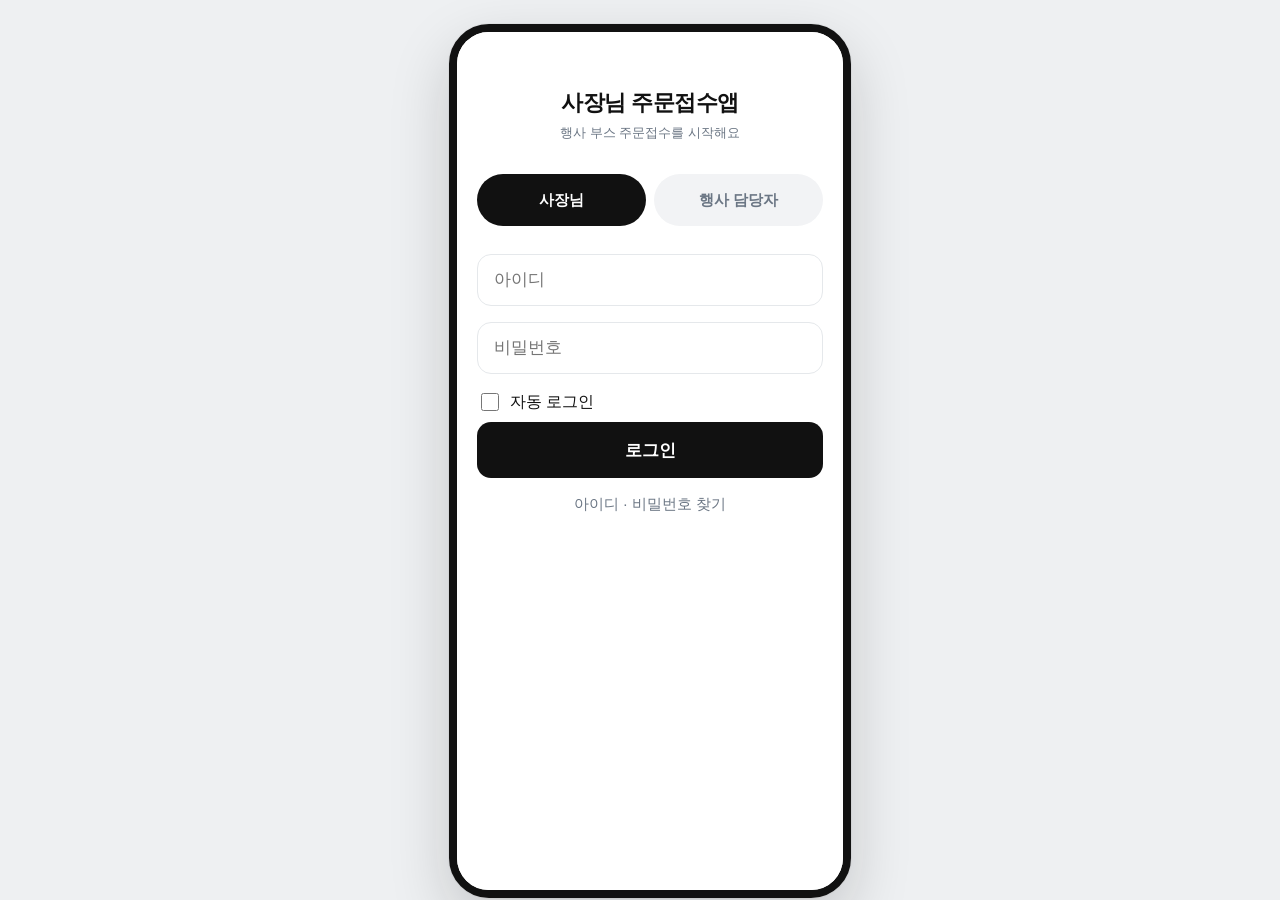
==== index.html @ 15a37055 "테스트 주문 만들기를 폰 목업 바깥의 별도 패널로 분리 + 개수 선택 + 오프라인 차단 - 주문 화면 안에 있던 dev-bar를 제거하고, 폰 목업(.device-frame) 옆에" ====
<!DOCTYPE html>
<html lang="ko">
<head>
<meta charset="UTF-8" />
<meta name="viewport" content="width=device-width, initial-scale=1.0, maximum-scale=1.0, user-scalable=no" />
<title>사장님 주문접수앱</title>
<link rel="stylesheet" href="src/styles/tokens.css" />
<link rel="stylesheet" href="src/styles/base.css" />
<link rel="stylesheet" href="src/styles/components.css" />
</head>
<body>
<div style="display:flex; align-items:flex-start; justify-content:center; gap:20px; width:100%;">
  <div id="dev-panel-host"></div>
  <div class="device-frame">
    <div class="app-root" id="app-root"></div>
  </div>
</div>

<script src="src/config.js"></script>
<script src="src/data/mockData.js"></script>
<script src="src/api/mockApi.js"></script>
<script src="src/components/ui.js"></script>
<script src="src/router.js"></script>

<!-- 로그인 -->
<script src="src/screens/login.js"></script>

<!-- 사장님 보드 -->
<script src="src/screens/order.js"></script>
<script src="src/screens/settings.js"></script>
<script src="src/screens/menuManagement.js"></script>
<script src="src/screens/qrMenu.js"></script>
<script src="src/screens/staffAccounts.js"></script>
<script src="src/screens/customerGuideSettings.js"></script>
<script src="src/screens/sales.js"></script>

<!-- 행사 담당자 보드 -->
<script src="src/screens/eventSelect.js"></script>
<script src="src/screens/eventManagerShell.js"></script>
<script src="src/screens/eventManagerHome.js"></script>
<script src="src/screens/eventManagerSales.js"></script>
<script src="src/screens/eventManagerSettings.js"></script>

<!-- 개발자 테스트 패널 (QA/데모용, 폰 목업 바깥에 렌더링) -->
<script src="src/devPanel.js"></script>

<script src="src/main.js"></script>
</body>
</html>
---- src/styles/tokens.css ----
/*
 * 디자인 토큰 — Toss 스타일 (블랙앤화이트 기본 + 예외적 포인트 컬러)
 */
:root {
  /* Color */
  --color-text-primary: #111111;
  --color-bg: #ffffff;
  --color-divider: #f2f3f5;
  --color-disabled: #e5e8eb;
  --color-text-secondary: #6b7684;
  --color-accent-red: #e5484d;
  --color-accent-red-bg: #fdecec;
  --color-accent-green: #12b76a;
  --color-accent-green-bg: #e9f9f1;
  --color-accent-amber: #f5a623;
  --color-accent-amber-bg: #fef3e2;
  --color-accent-blue: #3182f6;
  --color-white: #ffffff;

  /* Typography */
  --font-family-base: 'Pretendard Variable', Pretendard, -apple-system, BlinkMacSystemFont,
    'Segoe UI', Roboto, 'Apple SD Gothic Neo', 'Malgun Gothic', sans-serif;
  --font-size-display: 32px;
  --font-size-title: 22px;
  --font-size-subtitle: 17px;
  --font-size-body: 15px;
  --font-size-caption: 13px;
  --font-size-micro: 11px;

  /* Radius / Spacing */
  --radius-card: 16px;
  --radius-button: 14px;
  --radius-pill: 999px;
  --space-1: 4px;
  --space-2: 8px;
  --space-3: 12px;
  --space-4: 16px;
  --space-5: 20px;
  --space-6: 24px;
  --space-8: 32px;

  /* Layout */
  --cta-height: 56px;
}
---- src/styles/base.css ----
/* 리셋 + 폰 프레임 레이아웃 */
* {
  box-sizing: border-box;
}

html, body {
  margin: 0;
  padding: 0;
  height: 100%;
  background: #eef0f2;
  font-family: var(--font-family-base);
  color: var(--color-text-primary);
  -webkit-font-smoothing: antialiased;
}

button, input, select, textarea {
  font-family: inherit;
}

ul, ol {
  list-style: none;
  margin: 0;
  padding: 0;
}

a {
  text-decoration: none;
  color: inherit;
}

body {
  display: flex;
  align-items: flex-start;
  justify-content: center;
  min-height: 100vh;
}

.device-frame {
  position: relative;
  width: 402px;
  max-width: 100vw;
  height: 874px;
  max-height: 100vh;
  margin: 0 auto;
  background: var(--color-bg);
  overflow: hidden;
  box-shadow: 0 0 0 1px rgba(0,0,0,0.04), 0 24px 60px rgba(17,17,17,0.18);
}

@media (min-width: 480px) {
  body {
    padding: 24px 0;
  }
  .device-frame {
    border-radius: 40px;
    border: 8px solid #111111;
  }
}

.app-root {
  position: absolute;
  inset: 0;
  display: flex;
  flex-direction: column;
  background: var(--color-bg);
}

.screen {
  flex: 1;
  display: flex;
  flex-direction: column;
  min-height: 0;
  position: relative;
}

.screen-scroll {
  flex: 1;
  overflow-y: auto;
  -webkit-overflow-scrolling: touch;
}

.screen-scroll::-webkit-scrollbar {
  display: none;
}

.empty-state {
  display: flex;
  flex-direction: column;
  align-items: center;
  justify-content: center;
  gap: var(--space-2);
  padding: var(--space-8) var(--space-5);
  color: var(--color-text-secondary);
  text-align: center;
}

.empty-state-emoji {
  font-size: 40px;
}
---- src/styles/components.css ----
/*
 * 공용 디자인 시스템 컴포넌트 스타일
 * Button / Card / Badge / Toggle / Input / TopBar / Tabs / Modal / BottomSheet / Toast / Chart
 */

/* ---------- Button ---------- */
.btn {
  display: inline-flex;
  align-items: center;
  justify-content: center;
  gap: var(--space-2);
  height: var(--cta-height);
  padding: 0 var(--space-5);
  border: none;
  border-radius: var(--radius-button);
  font-size: var(--font-size-subtitle);
  font-weight: 700;
  cursor: pointer;
  transition: opacity 0.15s ease, transform 0.05s ease;
  min-height: 44px;
}

.btn:active { transform: scale(0.98); }
.btn:disabled { opacity: 0.4; cursor: not-allowed; }
.btn:disabled:active { transform: none; }

.btn-primary { background: var(--color-text-primary); color: var(--color-white); width: 100%; }
.btn-primary:disabled { background: var(--color-disabled); color: var(--color-text-secondary); }
.btn-secondary { background: var(--color-divider); color: var(--color-text-primary); width: 100%; }
.btn-outline { background: transparent; color: var(--color-text-primary); border: 1.5px solid var(--color-text-primary); width: 100%; }
.btn-text { background: transparent; color: var(--color-text-secondary); height: auto; padding: var(--space-2); font-size: var(--font-size-body); font-weight: 500; }
.btn-danger-text { background: transparent; color: var(--color-accent-red); height: auto; padding: var(--space-2); font-size: var(--font-size-body); font-weight: 600; }
.btn-success { background: var(--color-accent-green); color: var(--color-white); }
.btn-warning { background: var(--color-accent-amber); color: var(--color-text-primary); }
.btn-danger-solid { background: var(--color-accent-red); color: var(--color-white); }

.btn-sm { height: 40px; min-height: 40px; padding: 0 var(--space-4); font-size: var(--font-size-caption); width: auto; }

.btn-row { display: flex; gap: var(--space-2); }
.btn-row .btn { flex: 1; }

.cta-fixed {
  padding: var(--space-4) var(--space-5) var(--space-6);
  background: var(--color-bg);
  border-top: 1px solid var(--color-divider);
  flex-shrink: 0;
}

/* ---------- Card ---------- */
.card {
  background: var(--color-white);
  border: 1px solid var(--color-divider);
  border-radius: var(--radius-card);
  padding: var(--space-5);
}
.card + .card { margin-top: var(--space-3); }

.card-list-item {
  display: flex;
  align-items: center;
  justify-content: space-between;
  background: var(--color-white);
  border-radius: var(--radius-card);
  padding: var(--space-4) var(--space-5);
  cursor: pointer;
  gap: var(--space-3);
}
.card-list-item:active { background: var(--color-divider); }
.card-list-item .label-group { display: flex; flex-direction: column; gap: 2px; }
.card-list-item .label-title { font-size: var(--font-size-body); font-weight: 700; }
.card-list-item .label-sub { font-size: var(--font-size-caption); color: var(--color-text-secondary); }
.card-list-item .chevron { color: var(--color-text-secondary); flex-shrink: 0; }

.settings-list-item {
  display: flex;
  align-items: center;
  gap: var(--space-3);
  padding: var(--space-4) var(--space-5);
  cursor: pointer;
}
.settings-list-item:active { background: var(--color-divider); }
.settings-list-item .icon { font-size: 20px; width: 28px; text-align: center; flex-shrink: 0; }
.settings-list-item .label { flex: 1; font-size: var(--font-size-body); font-weight: 600; }

.summary-card {
  background: var(--color-white);
  border: 1px solid var(--color-divider);
  border-radius: var(--radius-card);
  padding: var(--space-5);
  display: flex;
  flex-direction: column;
  gap: var(--space-1);
}
.summary-card .summary-label { font-size: var(--font-size-body); color: var(--color-text-secondary); font-weight: 500; }
.summary-card .summary-value { font-size: var(--font-size-display); font-weight: 800; letter-spacing: -0.5px; word-break: keep-all; }
.summary-card .summary-value.accent-red { color: var(--color-accent-red); }

.summary-grid { display: grid; grid-template-columns: 1fr 1fr; gap: var(--space-3); padding: 0 var(--space-5); }
.summary-grid .summary-card .summary-value { font-size: 24px; }

/* ---------- Badge / Pill ---------- */
.badge {
  display: inline-flex;
  align-items: center;
  gap: 4px;
  padding: 4px 10px;
  border-radius: var(--radius-pill);
  font-size: var(--font-size-caption);
  font-weight: 700;
  background: var(--color-divider);
  color: var(--color-text-primary);
  white-space: nowrap;
}
.badge-neutral { background: var(--color-divider); color: var(--color-text-secondary); }
.badge-dark { background: var(--color-text-primary); color: var(--color-white); }
.badge-danger { background: var(--color-accent-red); color: var(--color-white); }
.badge-danger-soft { background: var(--color-accent-red-bg); color: var(--color-accent-red); }
.badge-success-soft { background: var(--color-accent-green-bg); color: var(--color-accent-green); }
.badge-warning-soft { background: var(--color-accent-amber-bg); color: #a15c00; }
.badge-reservation { background: var(--color-accent-blue); color: var(--color-white); }

.status-dot { display: inline-block; width: 8px; height: 8px; border-radius: 50%; flex-shrink: 0; }
.status-dot.open { background: var(--color-accent-green); }
.status-dot.paused { background: var(--color-accent-amber); }
.status-dot.closed { background: var(--color-accent-red); }

.status-pill { display: inline-flex; align-items: center; gap: 6px; padding: 4px 12px; border-radius: var(--radius-pill); font-size: var(--font-size-caption); font-weight: 800; }
.status-pill.open { background: var(--color-accent-green-bg); color: var(--color-accent-green); }
.status-pill.paused { background: var(--color-accent-amber-bg); color: #a15c00; }
.status-pill.closed { background: var(--color-accent-red-bg); color: var(--color-accent-red); }

.channel-badge {
  display: inline-flex;
  align-items: center;
  height: 26px;
  padding: 0 10px;
  border-radius: var(--radius-pill);
  font-size: 12px;
  font-weight: 800;
  white-space: nowrap;
  box-sizing: border-box;
}
.channel-qr { background: var(--color-white); border: 1.5px solid var(--color-text-primary); color: var(--color-text-primary); }
.channel-tablet { background: var(--color-text-primary); color: var(--color-white); }

/* ---------- Toggle (Switch) ---------- */
.toggle {
  position: relative;
  display: inline-flex;
  align-items: center;
  width: 48px;
  height: 28px;
  border-radius: var(--radius-pill);
  background: var(--color-disabled);
  border: none;
  cursor: pointer;
  padding: 2px;
  transition: background 0.15s ease;
  flex-shrink: 0;
}
.toggle.on { background: var(--color-text-primary); }
.toggle .toggle-knob {
  width: 24px; height: 24px; border-radius: 50%;
  background: var(--color-white);
  box-shadow: 0 1px 3px rgba(0,0,0,0.25);
  transform: translateX(0);
  transition: transform 0.15s ease;
}
.toggle.on .toggle-knob { transform: translateX(20px); }
.toggle-row { display: flex; align-items: center; justify-content: space-between; }

/* ---------- Input ---------- */
.input-group { display: flex; flex-direction: column; gap: var(--space-2); margin-bottom: var(--space-4); }
.input-label { font-size: var(--font-size-caption); color: var(--color-text-secondary); font-weight: 600; }
.input-field {
  height: 52px;
  padding: 0 var(--space-4);
  border-radius: var(--radius-button);
  border: 1px solid var(--color-disabled);
  background: var(--color-white);
  font-size: var(--font-size-subtitle);
  color: var(--color-text-primary);
  outline: none;
  width: 100%;
}
.input-field:focus { border-color: var(--color-text-primary); }
.input-field.error { border-color: var(--color-accent-red); }
textarea.input-field { height: auto; min-height: 96px; padding-top: var(--space-3); resize: vertical; }
select.input-field { appearance: none; background-image: url("data:image/svg+xml,%3Csvg xmlns='http://www.w3.org/2000/svg' width='16' height='16' viewBox='0 0 24 24'%3E%3Cpath fill='%236b7684' d='M7 10l5 5 5-5z'/%3E%3C/svg%3E"); background-repeat: no-repeat; background-position: right 14px center; padding-right: 36px; }
.input-error { font-size: var(--font-size-caption); color: var(--color-accent-red); }
.input-checkbox-row { display: flex; align-items: center; gap: var(--space-2); }
.input-checkbox-row input { width: 18px; height: 18px; accent-color: var(--color-text-primary); cursor: pointer; }

/* ---------- Top Bar ---------- */
.topbar {
  position: relative;
  display: flex;
  align-items: center;
  justify-content: space-between;
  padding: var(--space-4) var(--space-5) var(--space-2);
  flex-shrink: 0;
  min-height: 44px;
}
.topbar-title {
  position: absolute;
  left: 50%; top: 50%;
  transform: translate(-50%, -50%);
  font-size: var(--font-size-title);
  font-weight: 800;
  white-space: nowrap;
}
.topbar-side { display: flex; align-items: center; gap: var(--space-2); min-width: 44px; }

.icon-btn {
  display: inline-flex; align-items: center; justify-content: center;
  width: 44px; height: 44px; border-radius: 50%;
  background: transparent; border: none; cursor: pointer;
  color: var(--color-text-primary); font-size: 20px;
}
.icon-btn:active { background: var(--color-divider); }
.icon-btn-sm { width: 26px; height: 22px; font-size: 13px; border-radius: 6px; }

/* ---------- Segmented Tabs ---------- */
.segment-tabs {
  display: flex;
  gap: var(--space-2);
  padding: 0 var(--space-5) var(--space-3);
  overflow-x: auto;
  flex-shrink: 0;
}
.segment-tab {
  display: inline-flex; align-items: center; justify-content: center; gap: 6px;
  min-height: 44px;
  padding: 8px 16px;
  border-radius: var(--radius-pill);
  background: var(--color-divider);
  color: var(--color-text-secondary);
  font-size: var(--font-size-caption);
  font-weight: 700;
  border: none;
  cursor: pointer;
  white-space: nowrap;
}
.segment-tab.active { background: var(--color-text-primary); color: var(--color-white); }
.segment-tab .count { background: rgba(255,255,255,0.25); border-radius: var(--radius-pill); padding: 1px 6px; font-size: 11px; }
.segment-tab:not(.active) .count { background: var(--color-disabled); }

/* ---------- Bottom Tab Bar (행사 담당자 셸) ---------- */
.tabbar {
  display: flex;
  border-top: 1px solid var(--color-divider);
  background: var(--color-white);
  flex-shrink: 0;
  padding-bottom: env(safe-area-inset-bottom, 0);
}
.tabbar-item {
  flex: 1;
  display: flex;
  flex-direction: column;
  align-items: center;
  gap: 2px;
  padding: 10px 0 8px;
  background: none;
  border: none;
  cursor: pointer;
  color: var(--color-text-secondary);
  font-size: 11px;
  font-weight: 600;
}
.tabbar-item .tabbar-icon { font-size: 20px; }
.tabbar-item.active { color: var(--color-text-primary); }

/* ---------- Toast ---------- */
.toast-host {
  position: absolute; left: 0; right: 0; bottom: 24px;
  display: flex; justify-content: center;
  pointer-events: none; z-index: 80;
}
.toast {
  background: rgba(17,17,17,0.92);
  color: var(--color-white);
  padding: 12px 20px;
  border-radius: var(--radius-pill);
  font-size: var(--font-size-body);
  font-weight: 600;
  box-shadow: 0 8px 24px rgba(0,0,0,0.25);
  opacity: 0;
  transform: translateY(8px);
  transition: opacity 0.2s ease, transform 0.2s ease;
  max-width: calc(100% - 40px);
  text-align: center;
}
.toast.show { opacity: 1; transform: translateY(0); }

/* ---------- Center Modal ---------- */
.modal-overlay {
  position: absolute; inset: 0;
  background: rgba(17,17,17,0.5);
  display: flex; align-items: center; justify-content: center;
  padding: var(--space-6);
  z-index: 90;
  opacity: 0;
  pointer-events: none;
  transition: opacity 0.15s ease;
}
.modal-overlay.show { opacity: 1; pointer-events: auto; }
.modal-card {
  background: var(--color-white);
  border-radius: 20px;
  padding: var(--space-6) var(--space-5) var(--space-5);
  width: 100%;
  max-width: 320px;
  transform: scale(0.96);
  transition: transform 0.15s ease;
  max-height: 80%;
  overflow-y: auto;
}
.modal-overlay.show .modal-card { transform: scale(1); }
.modal-title { font-size: var(--font-size-subtitle); font-weight: 800; margin-bottom: var(--space-2); text-align: center; }
.modal-message { font-size: var(--font-size-body); color: var(--color-text-secondary); text-align: center; margin-bottom: var(--space-5); line-height: 1.5; }

/* ---------- Bottom Sheet ---------- */
.modal-overlay-bottom {
  position: absolute; inset: 0;
  background: rgba(17,17,17,0.5);
  display: flex; align-items: flex-end; justify-content: center;
  z-index: 90;
  opacity: 0;
  pointer-events: none;
  transition: opacity 0.15s ease;
}
.modal-overlay-bottom.show { opacity: 1; pointer-events: auto; }
.sheet-card {
  background: var(--color-white);
  border-radius: 24px 24px 0 0;
  padding: var(--space-5) var(--space-5) var(--space-6);
  width: 100%;
  max-height: 82%;
  overflow-y: auto;
  transform: translateY(100%);
  transition: transform 0.2s ease;
}
.modal-overlay-bottom.show .sheet-card { transform: translateY(0); }
.sheet-handle { width: 36px; height: 4px; border-radius: 2px; background: var(--color-disabled); margin: 0 auto var(--space-4); }
.sheet-title { font-size: var(--font-size-subtitle); font-weight: 800; margin-bottom: var(--space-4); }
.sheet-option {
  display: flex; align-items: center; justify-content: space-between;
  padding: var(--space-4) var(--space-2);
  cursor: pointer;
  font-size: var(--font-size-body); font-weight: 600;
  border-bottom: 1px solid var(--color-divider);
}
.sheet-option:last-child { border-bottom: none; }
.sheet-option.selected { color: var(--color-accent-blue); }

/* ---------- Section ---------- */
.section-title { font-size: var(--font-size-subtitle); font-weight: 800; padding: var(--space-2) var(--space-5); }
.section-caption { font-size: var(--font-size-caption); color: var(--color-text-secondary); padding: 0 var(--space-5) var(--space-2); }
.divider-line { height: 8px; background: #eef0f2; margin: var(--space-2) 0; }

/* ---------- Order Card ---------- */
.order-list { padding: 0 var(--space-5) var(--space-5); }
.order-card {
  background: var(--color-divider);
  border: 1px solid var(--color-divider);
  border-radius: var(--radius-card);
  padding: var(--space-4) var(--space-5);
  margin-bottom: var(--space-3);
}
.order-card.canceled { background: var(--color-accent-red-bg); border: 1.5px solid var(--color-accent-red); }
.order-card.called { background: #eaf2ff; border: 1px solid #cfe3ff; }

.order-card-header-row { display: flex; align-items: center; gap: 8px; margin-bottom: var(--space-3); }
.order-checkbox-label { display: flex; align-items: center; flex-shrink: 0; }
.order-checkbox-label input { width: 20px; height: 20px; accent-color: var(--color-text-primary); cursor: pointer; }
.order-card-payno-row { text-align: right; font-size: 11px; color: var(--color-text-secondary); margin-top: -4px; margin-bottom: var(--space-2); }

.order-card-content-row { display: flex; align-items: flex-start; justify-content: space-between; gap: 12px; margin-bottom: var(--space-2); }
.order-card-menu-main { flex: 1; font-size: 18px; font-weight: 800; line-height: 1.3; }
.order-card-pickup-block { flex-shrink: 0; text-align: right; }
.pickup-label { font-size: 11px; color: var(--color-text-secondary); font-weight: 600; }
.pickup-value { font-size: 20px; font-weight: 800; color: var(--color-text-primary); }

.order-card-time { font-size: var(--font-size-caption); color: var(--color-text-secondary); margin-bottom: var(--space-2); }
.order-card-time.reservation { font-weight: 800; color: var(--color-text-primary); }
.order-card-amount { font-size: var(--font-size-body); font-weight: 800; margin-bottom: var(--space-2); }
.order-card-cancel-reason { font-size: var(--font-size-caption); color: var(--color-accent-red); font-weight: 700; margin-bottom: var(--space-2); }
.order-card-phone { font-size: var(--font-size-body); color: var(--color-text-primary); margin-bottom: 4px; }
.order-card-phone.suspicious { color: var(--color-accent-red); font-weight: 800; }
.phone-warning-inline { font-size: 11px; font-weight: 600; color: var(--color-accent-red); margin-left: 4px; }
.order-card-detail { border-top: 1px dashed var(--color-disabled); margin-top: var(--space-3); padding-top: var(--space-3); }
.order-card-menu-line { display: flex; justify-content: space-between; font-size: var(--font-size-caption); margin-bottom: 4px; color: var(--color-text-primary); }
.order-card-menu-line .opt { color: var(--color-text-secondary); }
.order-card-note { margin-top: var(--space-2); padding: var(--space-2) var(--space-3); background: var(--color-accent-amber-bg); border-radius: var(--space-2); font-size: var(--font-size-caption); color: #a15c00; font-weight: 600; }
.order-card-actions { display: flex; gap: var(--space-2); margin-top: var(--space-3); }
.order-card-actions .btn { flex: 1; width: auto; }
.order-card-actions .btn-outline { background: var(--color-white); }
.order-card-expand-toggle { text-align: center; font-size: var(--font-size-caption); color: var(--color-text-secondary); font-weight: 700; margin-top: var(--space-2); cursor: pointer; }

/* ---------- Bucket Group Header (시간대 그룹) ---------- */
.bucket-header {
  display: flex; align-items: center; justify-content: space-between;
  padding: var(--space-3) var(--space-5);
}
.bucket-header-left { display: flex; align-items: center; gap: var(--space-2); }
.bucket-header-left input { width: 20px; height: 20px; accent-color: var(--color-text-primary); cursor: pointer; }
.bucket-label { font-size: var(--font-size-caption); font-weight: 800; color: var(--color-text-secondary); }
.bucket-toggle-label { font-size: var(--font-size-micro); color: var(--color-text-secondary); font-weight: 700; cursor: pointer; }

.bulk-action-bar {
  position: absolute; left: 0; right: 0; bottom: 0;
  display: flex; gap: var(--space-2);
  padding: var(--space-3) var(--space-5);
  background: var(--color-white);
  border-top: 1px solid var(--color-divider);
  box-shadow: 0 -4px 16px rgba(0,0,0,0.06);
  z-index: 40;
}
.bulk-action-bar .btn { flex: 1; width: auto; height: 48px; min-height: 44px; }

/* ---------- Search / Filter Toolbar ---------- */
.toolbar { padding: 0 var(--space-5) var(--space-3); display: flex; flex-direction: column; gap: var(--space-2); flex-shrink: 0; }
.search-box {
  display: flex; align-items: center; gap: var(--space-2);
  height: 44px; padding: 0 var(--space-4);
  background: var(--color-divider);
  border-radius: var(--radius-button);
}
.search-box input { flex: 1; border: none; background: transparent; outline: none; font-size: var(--font-size-body); }
.toolbar-row { display: flex; align-items: center; justify-content: space-between; gap: var(--space-2); }
.pill-btn {
  display: inline-flex; align-items: center; gap: 4px;
  height: 36px; padding: 0 var(--space-3);
  border-radius: var(--radius-pill);
  background: var(--color-divider);
  border: none; cursor: pointer;
  font-size: var(--font-size-caption); font-weight: 700;
  color: var(--color-text-primary);
  white-space: nowrap;
}
.pill-btn.active { background: var(--color-text-primary); color: var(--color-white); }

/* ---------- Chart ---------- */
.chart-card { padding: var(--space-2) 0; }
.bar-chart-row { display: flex; align-items: flex-end; gap: 6px; height: 120px; padding: 0 var(--space-5); overflow-x: auto; }
.bar-chart-col { flex: 1 0 32px; min-width: 32px; display: flex; flex-direction: column; align-items: center; justify-content: flex-end; gap: 6px; height: 100%; }
.bar-chart-bar { width: 100%; max-width: 22px; border-radius: 4px 4px 0 0; background: var(--color-text-secondary); }
.bar-chart-bar.max { background: var(--color-text-primary); }
.bar-chart-label { font-size: 10px; color: var(--color-text-secondary); white-space: nowrap; }

.donut-wrap { display: flex; align-items: center; gap: var(--space-5); padding: var(--space-2) var(--space-5); }
.donut-legend { flex: 1; display: flex; flex-direction: column; gap: var(--space-2); }
.donut-legend-item { display: flex; align-items: center; gap: 8px; font-size: var(--font-size-caption); }
.donut-legend-dot { width: 10px; height: 10px; border-radius: 50%; flex-shrink: 0; }
.donut-legend-name { flex: 1; }
.donut-legend-value { font-weight: 700; }

.rank-list { padding: 0 var(--space-5); display: flex; flex-direction: column; gap: var(--space-3); }
.rank-row { display: flex; align-items: center; gap: var(--space-3); }
.rank-index { width: 20px; font-size: var(--font-size-caption); font-weight: 800; color: var(--color-text-secondary); flex-shrink: 0; }
.rank-body { flex: 1; display: flex; flex-direction: column; gap: 4px; }
.rank-name-row { display: flex; justify-content: space-between; font-size: var(--font-size-body); font-weight: 700; }
.rank-bar-track { height: 8px; border-radius: 4px; background: var(--color-divider); overflow: hidden; }
.rank-bar-fill { height: 100%; border-radius: 4px; background: var(--color-text-secondary); }
.rank-bar-fill.max { background: var(--color-text-primary); }
.rank-sub { font-size: var(--font-size-micro); color: var(--color-text-secondary); }

.date-range-bar { display: flex; gap: var(--space-2); padding: 0 var(--space-5) var(--space-3); }
.date-range-bar .pill-btn { flex: 1; justify-content: center; }

/* ---------- Preview Card (고객 화면 미리보기) ---------- */
.preview-frame {
  border: 1.5px dashed var(--color-disabled);
  border-radius: var(--radius-card);
  padding: var(--space-4);
  background: #fafafb;
}
.preview-frame-label { font-size: var(--font-size-micro); color: var(--color-text-secondary); font-weight: 700; margin-bottom: var(--space-2); text-align: center; }

/* ---------- Menu Preview Card ---------- */
.menu-preview-card { background: var(--color-white); border: 1px solid var(--color-divider); border-radius: var(--radius-card); overflow: hidden; }
.menu-preview-image { width: 100%; height: 140px; background: var(--color-divider); display: flex; align-items: center; justify-content: center; color: var(--color-text-secondary); font-size: var(--font-size-caption); }
.menu-preview-image img { width: 100%; height: 100%; object-fit: cover; }
.menu-preview-body { padding: var(--space-4); display: flex; flex-direction: column; gap: 4px; }
.menu-preview-name { font-size: var(--font-size-subtitle); font-weight: 800; }
.menu-preview-desc { font-size: var(--font-size-caption); color: var(--color-text-secondary); }
.menu-preview-price { font-size: var(--font-size-body); font-weight: 800; margin-top: 4px; }
.menu-preview-origin { font-size: var(--font-size-micro); color: var(--color-text-secondary); }
.menu-preview-soldout { position: relative; }
.menu-preview-soldout::after { content: '품절'; position: absolute; inset: 0; background: rgba(255,255,255,0.75); display: flex; align-items: center; justify-content: center; font-weight: 800; font-size: var(--font-size-title); }

/* ---------- Menu List Row ---------- */
.menu-row { display: flex; align-items: center; gap: var(--space-3); padding: var(--space-3) var(--space-5); cursor: pointer; }
.menu-row:active { background: var(--color-divider); }
.menu-row-thumb { width: 52px; height: 52px; border-radius: 10px; background: var(--color-divider); flex-shrink: 0; overflow: hidden; display: flex; align-items: center; justify-content: center; font-size: 20px; }
.menu-row-thumb img { width: 100%; height: 100%; object-fit: cover; }
.menu-row-body { flex: 1; display: flex; flex-direction: column; gap: 2px; min-width: 0; }
.menu-row-name { font-size: var(--font-size-body); font-weight: 700; }
.menu-row-sub { font-size: var(--font-size-caption); color: var(--color-text-secondary); overflow: hidden; text-overflow: ellipsis; white-space: nowrap; }
.menu-row-price { font-size: var(--font-size-caption); font-weight: 700; }
.menu-row-side { display: flex; flex-direction: column; align-items: flex-end; gap: 6px; flex-shrink: 0; }
.menu-row-order-btns { display: flex; flex-direction: column; gap: 2px; }

/* ---------- Option Group Editor ---------- */
.option-group-card { border: 1px solid var(--color-divider); border-radius: var(--radius-card); padding: var(--space-4); margin-bottom: var(--space-3); }
.option-group-head { display: flex; align-items: center; justify-content: space-between; margin-bottom: var(--space-3); }
.option-row { display: flex; gap: var(--space-2); margin-bottom: var(--space-2); align-items: center; }
.option-row .input-field { flex: 1; height: 44px; }

/* ---------- Misc ---------- */
.link-row { display: flex; align-items: center; justify-content: space-between; gap: var(--space-2); padding: var(--space-4); background: var(--color-divider); border-radius: var(--radius-card); }
.link-row-text { font-size: var(--font-size-caption); color: var(--color-text-secondary); overflow: hidden; text-overflow: ellipsis; white-space: nowrap; flex: 1; }
.qr-image-wrap { display: flex; justify-content: center; padding: var(--space-6) 0; }
.qr-image-wrap img { width: 200px; height: 200px; border-radius: var(--space-3); border: 1px solid var(--color-divider); }

.attention-row { display: flex; align-items: flex-start; gap: var(--space-2); padding: var(--space-3); border-radius: var(--space-3); background: var(--color-accent-red-bg); margin-bottom: var(--space-2); }
.attention-row-icon { flex-shrink: 0; }
.attention-row-text { font-size: var(--font-size-caption); font-weight: 600; color: #a11d21; }

.audit-log-row { padding: var(--space-3) 0; border-bottom: 1px solid var(--color-divider); font-size: var(--font-size-caption); }
.audit-log-time { color: var(--color-text-secondary); font-size: var(--font-size-micro); margin-top: 2px; }

.offline-banner {
  display: flex; align-items: center; gap: 8px;
  margin: 0 var(--space-5) var(--space-3);
  padding: 12px 14px;
  border-radius: var(--radius-card);
  background: var(--color-accent-red);
  color: var(--color-white);
  font-size: var(--font-size-caption);
  font-weight: 700;
}
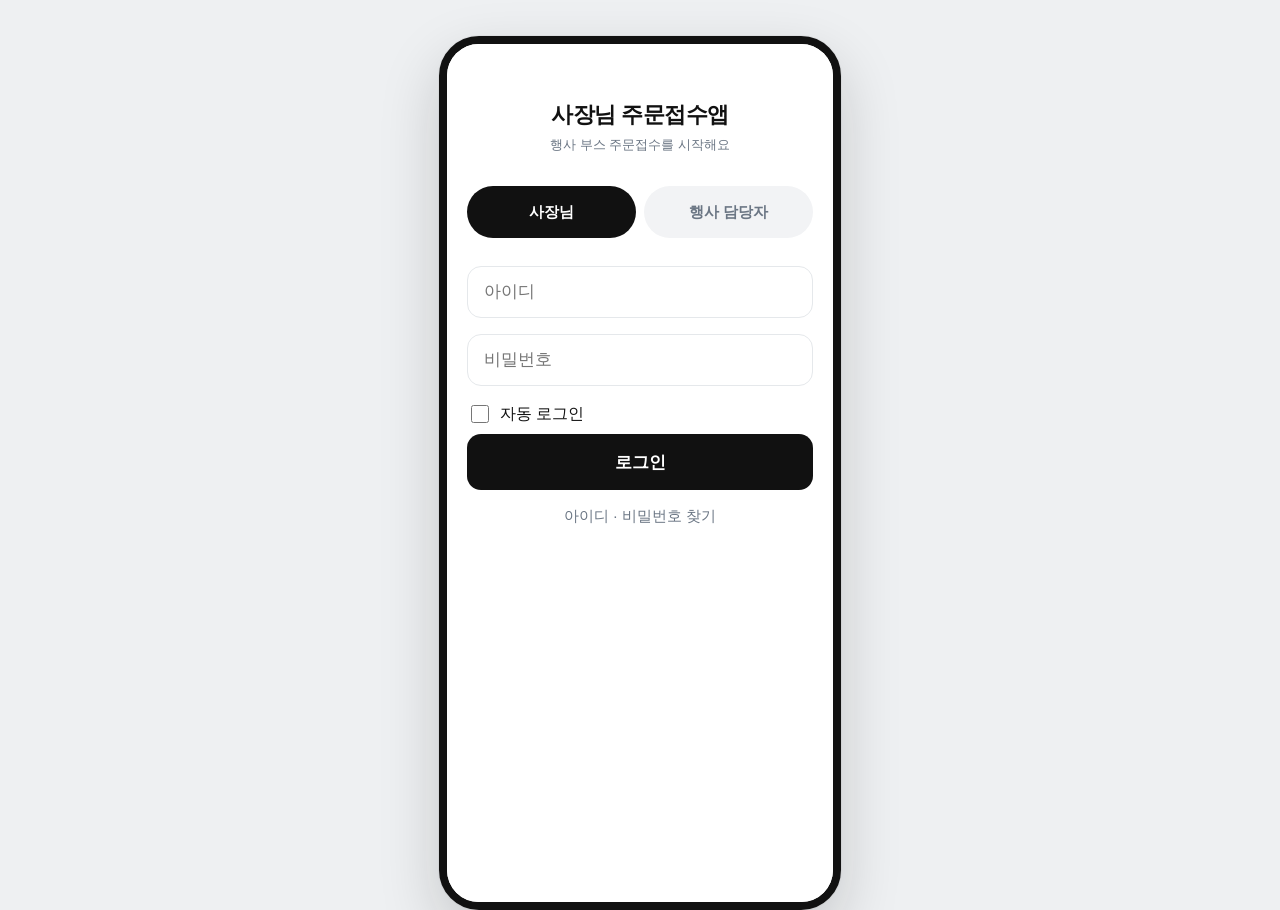
==== commit 0ff7f8c0: "테스트 패널을 웹페이지형 상단 툴바로 변경 + 주문 옵션 표시 방식 개선 - 개발자 테스트 패널을 폰 옆 사이드바 대신 폰과 같은 너비(402px)로 폰   위에 쌓는 웹페이지형 " ====
--- a/index.html
+++ b/index.html
@@ -9,7 +9,7 @@
 <link rel="stylesheet" href="src/styles/components.css" />
 </head>
 <body>
-<div style="display:flex; align-items:flex-start; justify-content:center; gap:20px; width:100%;">
+<div style="display:flex; flex-direction:column; align-items:center; gap:12px; width:100%;">
   <div id="dev-panel-host"></div>
   <div class="device-frame">
     <div class="app-root" id="app-root"></div>
--- a/src/styles/components.css
+++ b/src/styles/components.css
@@ -390,7 +390,7 @@
 .phone-warning-inline { font-size: 11px; font-weight: 600; color: var(--color-accent-red); margin-left: 4px; }
 .order-card-detail { border-top: 1px dashed var(--color-disabled); margin-top: var(--space-3); padding-top: var(--space-3); }
 .order-card-menu-line { display: flex; justify-content: space-between; font-size: var(--font-size-caption); margin-bottom: 4px; color: var(--color-text-primary); }
-.order-card-menu-line .opt { color: var(--color-text-secondary); }
+.order-card-option-line { font-size: var(--font-size-micro); color: var(--color-text-secondary); padding-left: 10px; margin: -2px 0 4px; }
 .order-card-note { margin-top: var(--space-2); padding: var(--space-2) var(--space-3); background: var(--color-accent-amber-bg); border-radius: var(--space-2); font-size: var(--font-size-caption); color: #a15c00; font-weight: 600; }
 .order-card-actions { display: flex; gap: var(--space-2); margin-top: var(--space-3); }
 .order-card-actions .btn { flex: 1; width: auto; }
